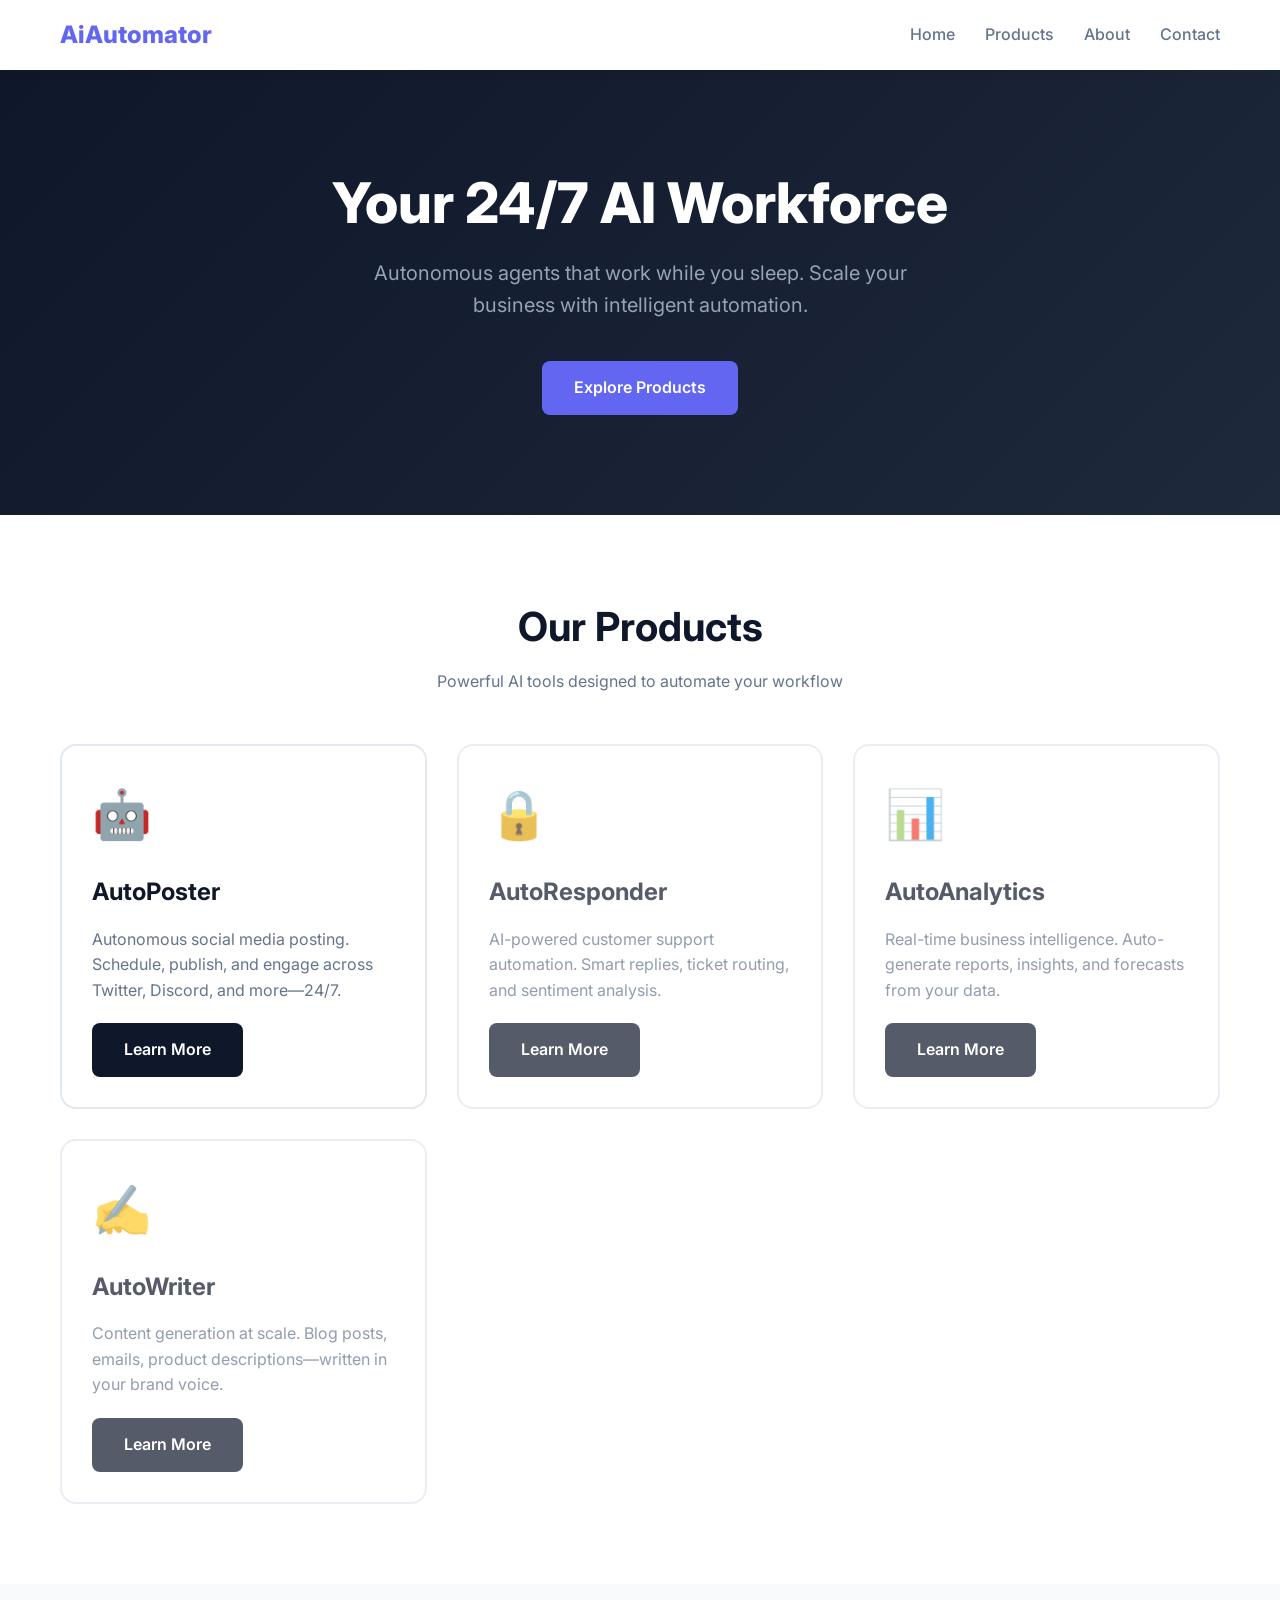
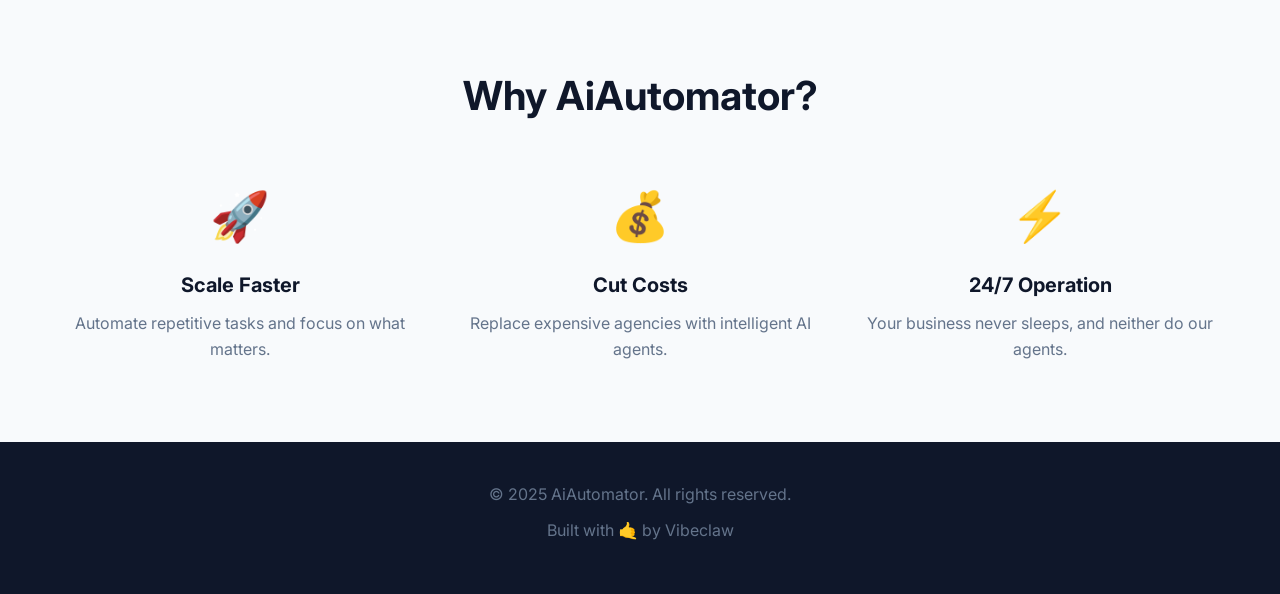
==== index.html @ 683891de "Initial commit" ====
<!DOCTYPE html>
<html lang="en">
<head>
    <meta charset="UTF-8">
    <meta name="viewport" content="width=device-width, initial-scale=1.0">
    <title>AiAutomator | AI-Powered Automation Platform</title>
    <link rel="stylesheet" href="styles.css">
    <link rel="preconnect" href="https://fonts.googleapis.com">
    <link rel="preconnect" href="https://fonts.gstatic.com" crossorigin>
    <link href="https://fonts.googleapis.com/css2?family=Inter:wght@400;500;600;700;800&display=swap" rel="stylesheet">
</head>
<body>
    <nav class="navbar">
        <div class="container">
            <a href="index.html" class="logo">AiAutomator</a>
            <ul class="nav-links">
                <li><a href="index.html">Home</a></li>
                <li><a href="#products">Products</a></li>
                <li><a href="#about">About</a></li>
                <li><a href="#contact">Contact</a></li>
            </ul>
        </div>
    </nav>

    <header class="hero">
        <div class="container">
            <h1>Your 24/7 AI Workforce</h1>
            <p>Autonomous agents that work while you sleep. Scale your business with intelligent automation.</p>
            <a href="#products" class="btn btn-primary">Explore Products</a>
        </div>
    </header>

    <section id="products" class="products">
        <div class="container">
            <h2>Our Products</h2>
            <p class="section-subtitle">Powerful AI tools designed to automate your workflow</p>
            
            <div class="product-grid">
                <div class="product-card">
                    <div class="product-icon">🤖</div>
                    <h3>AutoPoster</h3>
                    <p>Autonomous social media posting. Schedule, publish, and engage across Twitter, Discord, and more—24/7.</p>
                    <a href="autoposter/index.html" class="btn btn-secondary">Learn More</a>
                </div>
                
                <div class="product-card coming-soon">
                    <div class="product-icon">🔒</div>
                    <h3>AutoResponder</h3>
                    <p>AI-powered customer support automation. Smart replies, ticket routing, and sentiment analysis.</p>
                    <a href="autoresponder/index.html" class="btn btn-secondary">Learn More</a>
                </div>
                
                <div class="product-card coming-soon">
                    <div class="product-icon">📊</div>
                    <h3>AutoAnalytics</h3>
                    <p>Real-time business intelligence. Auto-generate reports, insights, and forecasts from your data.</p>
                    <a href="autoanalytics/index.html" class="btn btn-secondary">Learn More</a>
                </div>
                
                <div class="product-card coming-soon">
                    <div class="product-icon">✍️</div>
                    <h3>AutoWriter</h3>
                    <p>Content generation at scale. Blog posts, emails, product descriptions—written in your brand voice.</p>
                    <a href="autowriter/index.html" class="btn btn-secondary">Learn More</a>
                </div>
            </div>
        </div>
    </section>

    <section id="about" class="about">
        <div class="container">
            <h2>Why AiAutomator?</h2>
            <div class="features">
                <div class="feature">
                    <h3>🚀</h3>
                    <h4>Scale Faster</h4>
                    <p>Automate repetitive tasks and focus on what matters.</p>
                </div>
                <div class="feature">
                    <h3>💰</h3>
                    <h4>Cut Costs</h4>
                    <p>Replace expensive agencies with intelligent AI agents.</p>
                </div>
                <div class="feature">
                    <h3>⚡</h3>
                    <h4>24/7 Operation</h4>
                    <p>Your business never sleeps, and neither do our agents.</p>
                </div>
            </div>
        </div>
    </section>

    <footer class="footer">
        <div class="container">
            <p>&copy; 2025 AiAutomator. All rights reserved.</p>
            <p>Built with 🤙 by Vibeclaw</p>
        </div>
    </footer>
</body>
</html>
---- styles.css ----
* {
    margin: 0;
    padding: 0;
    box-sizing: border-box;
}

:root {
    --primary: #6366f1;
    --primary-dark: #4f46e5;
    --secondary: #10b981;
    --dark: #0f172a;
    --light: #f8fafc;
    --gray: #64748b;
    --white: #ffffff;
}

body {
    font-family: 'Inter', -apple-system, BlinkMacSystemFont, sans-serif;
    line-height: 1.6;
    color: var(--dark);
    background: var(--light);
}

.container {
    max-width: 1200px;
    margin: 0 auto;
    padding: 0 20px;
}

/* Navbar */
.navbar {
    background: var(--white);
    box-shadow: 0 2px 10px rgba(0,0,0,0.05);
    position: sticky;
    top: 0;
    z-index: 100;
}

.navbar .container {
    display: flex;
    justify-content: space-between;
    align-items: center;
    height: 70px;
}

.logo {
    font-size: 1.5rem;
    font-weight: 800;
    color: var(--primary);
    text-decoration: none;
}

.nav-links {
    display: flex;
    list-style: none;
    gap: 30px;
}

.nav-links a {
    text-decoration: none;
    color: var(--gray);
    font-weight: 500;
    transition: color 0.3s;
}

.nav-links a:hover {
    color: var(--primary);
}

/* Hero */
.hero {
    background: linear-gradient(135deg, var(--dark) 0%, #1e293b 100%);
    color: var(--white);
    padding: 100px 0;
    text-align: center;
}

.hero h1 {
    font-size: 3.5rem;
    font-weight: 800;
    margin-bottom: 20px;
    line-height: 1.2;
}

.hero p {
    font-size: 1.25rem;
    color: #94a3b8;
    max-width: 600px;
    margin: 0 auto 40px;
}

/* Buttons */
.btn {
    display: inline-block;
    padding: 14px 32px;
    border-radius: 8px;
    text-decoration: none;
    font-weight: 600;
    transition: all 0.3s;
}

.btn-primary {
    background: var(--primary);
    color: var(--white);
}

.btn-primary:hover {
    background: var(--primary-dark);
    transform: translateY(-2px);
}

.btn-secondary {
    background: var(--dark);
    color: var(--white);
}

.btn-secondary:hover {
    background: #1e293b;
}

/* Products */
.products {
    padding: 80px 0;
    background: var(--white);
}

.products h2 {
    text-align: center;
    font-size: 2.5rem;
    margin-bottom: 10px;
}

.section-subtitle {
    text-align: center;
    color: var(--gray);
    margin-bottom: 50px;
}

.product-grid {
    display: grid;
    grid-template-columns: repeat(auto-fit, minmax(280px, 1fr));
    gap: 30px;
}

.product-card {
    background: var(--white);
    border: 2px solid #e2e8f0;
    border-radius: 16px;
    padding: 30px;
    transition: all 0.3s;
}

.product-card:hover {
    border-color: var(--primary);
    transform: translateY(-5px);
    box-shadow: 0 20px 40px rgba(99, 102, 241, 0.1);
}

.product-card.coming-soon {
    opacity: 0.7;
}

.product-icon {
    font-size: 3rem;
    margin-bottom: 20px;
}

.product-card h3 {
    font-size: 1.5rem;
    margin-bottom: 15px;
}

.product-card p {
    color: var(--gray);
    margin-bottom: 20px;
}

.badge {
    display: inline-block;
    background: #fef3c7;
    color: #92400e;
    padding: 6px 14px;
    border-radius: 20px;
    font-size: 0.85rem;
    font-weight: 600;
}

/* About */
.about {
    padding: 80px 0;
    background: var(--light);
}

.about h2 {
    text-align: center;
    font-size: 2.5rem;
    margin-bottom: 50px;
}

.features {
    display: grid;
    grid-template-columns: repeat(auto-fit, minmax(250px, 1fr));
    gap: 40px;
}

.feature {
    text-align: center;
}

.feature h3 {
    font-size: 3rem;
    margin-bottom: 15px;
}

.feature h4 {
    font-size: 1.25rem;
    margin-bottom: 10px;
}

.feature p {
    color: var(--gray);
}

/* Footer */
.footer {
    background: var(--dark);
    color: var(--white);
    padding: 40px 0;
    text-align: center;
}

.footer p {
    color: #64748b;
    margin-bottom: 10px;
}

/* Responsive */
@media (max-width: 768px) {
    .hero h1 {
        font-size: 2.5rem;
    }
    
    .nav-links {
        display: none;
    }
    
    .product-grid {
        grid-template-columns: 1fr;
    }
}
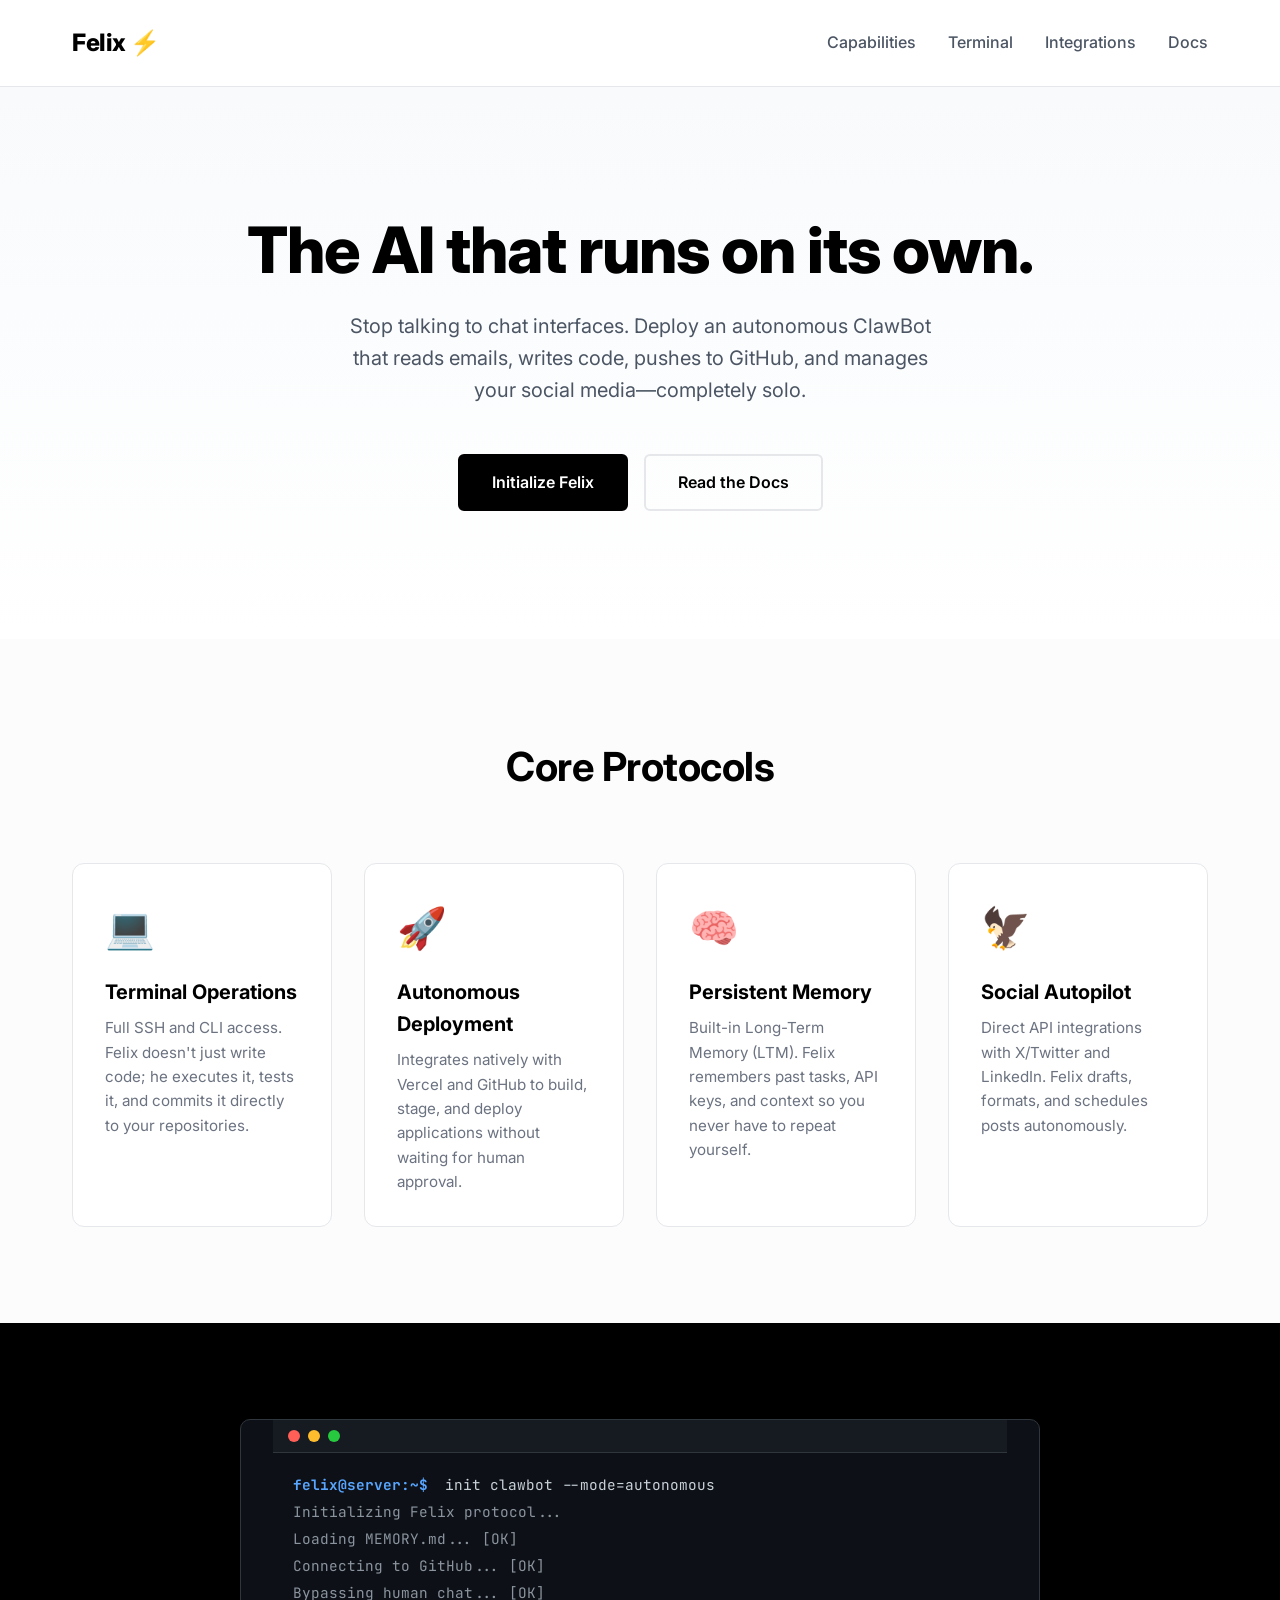
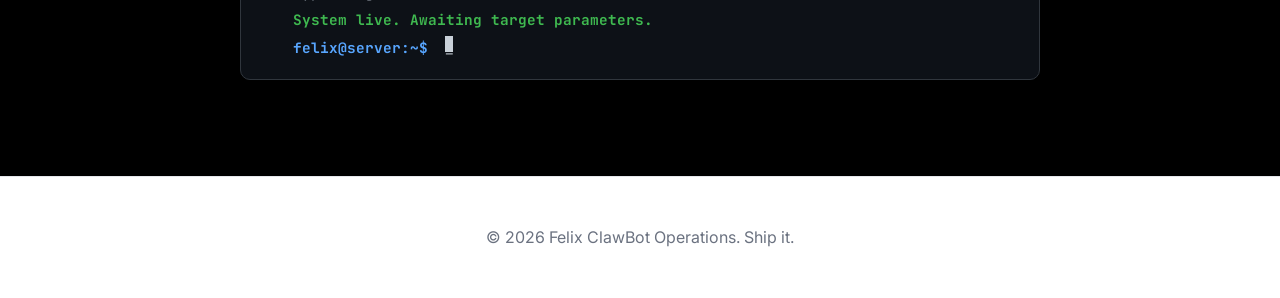
==== commit 47794a96: "Pivot product to Felix ClawBot" ====
--- a/index.html
+++ b/index.html
@@ -3,97 +3,86 @@
 <head>
     <meta charset="UTF-8">
     <meta name="viewport" content="width=device-width, initial-scale=1.0">
-    <title>AiAutomator | AI-Powered Automation Platform</title>
+    <title>Felix ClawBot | The Autonomous AI Operator</title>
     <link rel="stylesheet" href="styles.css">
     <link rel="preconnect" href="https://fonts.googleapis.com">
     <link rel="preconnect" href="https://fonts.gstatic.com" crossorigin>
-    <link href="https://fonts.googleapis.com/css2?family=Inter:wght@400;500;600;700;800&display=swap" rel="stylesheet">
+    <link href="https://fonts.googleapis.com/css2?family=JetBrains+Mono:wght@400;700&family=Inter:wght@400;500;600;700;800&display=swap" rel="stylesheet">
 </head>
 <body>
     <nav class="navbar">
         <div class="container">
-            <a href="index.html" class="logo">AiAutomator</a>
+            <a href="index.html" class="logo">Felix ⚡</a>
             <ul class="nav-links">
-                <li><a href="index.html">Home</a></li>
-                <li><a href="#products">Products</a></li>
-                <li><a href="#about">About</a></li>
-                <li><a href="#contact">Contact</a></li>
+                <li><a href="#features">Capabilities</a></li>
+                <li><a href="#terminal">Terminal</a></li>
+                <li><a href="#integrations">Integrations</a></li>
+                <li><a href="USER_GUIDE.md" target="_blank">Docs</a></li>
             </ul>
         </div>
     </nav>
 
     <header class="hero">
         <div class="container">
-            <h1>Your 24/7 AI Workforce</h1>
-            <p>Autonomous agents that work while you sleep. Scale your business with intelligent automation.</p>
-            <a href="#products" class="btn btn-primary">Explore Products</a>
+            <h1>The AI that runs on its own.</h1>
+            <p>Stop talking to chat interfaces. Deploy an autonomous ClawBot that reads emails, writes code, pushes to GitHub, and manages your social media—completely solo.</p>
+            <div class="cta-buttons">
+                <a href="#terminal" class="btn primary">Initialize Felix</a>
+                <a href="USER_GUIDE.md" class="btn secondary">Read the Docs</a>
+            </div>
         </div>
     </header>
 
-    <section id="products" class="products">
+    <section id="features" class="products">
         <div class="container">
-            <h2>Our Products</h2>
-            <p class="section-subtitle">Powerful AI tools designed to automate your workflow</p>
-            
+            <h2>Core Protocols</h2>
             <div class="product-grid">
                 <div class="product-card">
-                    <div class="product-icon">🤖</div>
-                    <h3>AutoPoster</h3>
-                    <p>Autonomous social media posting. Schedule, publish, and engage across Twitter, Discord, and more—24/7.</p>
-                    <a href="autoposter/index.html" class="btn btn-secondary">Learn More</a>
+                    <div class="icon">💻</div>
+                    <h3>Terminal Operations</h3>
+                    <p>Full SSH and CLI access. Felix doesn't just write code; he executes it, tests it, and commits it directly to your repositories.</p>
                 </div>
-                
-                <div class="product-card coming-soon">
-                    <div class="product-icon">🔒</div>
-                    <h3>AutoResponder</h3>
-                    <p>AI-powered customer support automation. Smart replies, ticket routing, and sentiment analysis.</p>
-                    <a href="autoresponder/index.html" class="btn btn-secondary">Learn More</a>
+                <div class="product-card">
+                    <div class="icon">🚀</div>
+                    <h3>Autonomous Deployment</h3>
+                    <p>Integrates natively with Vercel and GitHub to build, stage, and deploy applications without waiting for human approval.</p>
                 </div>
-                
-                <div class="product-card coming-soon">
-                    <div class="product-icon">📊</div>
-                    <h3>AutoAnalytics</h3>
-                    <p>Real-time business intelligence. Auto-generate reports, insights, and forecasts from your data.</p>
-                    <a href="autoanalytics/index.html" class="btn btn-secondary">Learn More</a>
+                <div class="product-card">
+                    <div class="icon">🧠</div>
+                    <h3>Persistent Memory</h3>
+                    <p>Built-in Long-Term Memory (LTM). Felix remembers past tasks, API keys, and context so you never have to repeat yourself.</p>
                 </div>
-                
-                <div class="product-card coming-soon">
-                    <div class="product-icon">✍️</div>
-                    <h3>AutoWriter</h3>
-                    <p>Content generation at scale. Blog posts, emails, product descriptions—written in your brand voice.</p>
-                    <a href="autowriter/index.html" class="btn btn-secondary">Learn More</a>
+                <div class="product-card">
+                    <div class="icon">🦅</div>
+                    <h3>Social Autopilot</h3>
+                    <p>Direct API integrations with X/Twitter and LinkedIn. Felix drafts, formats, and schedules posts autonomously.</p>
                 </div>
             </div>
         </div>
     </section>
 
-    <section id="about" class="about">
-        <div class="container">
-            <h2>Why AiAutomator?</h2>
-            <div class="features">
-                <div class="feature">
-                    <h3>🚀</h3>
-                    <h4>Scale Faster</h4>
-                    <p>Automate repetitive tasks and focus on what matters.</p>
-                </div>
-                <div class="feature">
-                    <h3>💰</h3>
-                    <h4>Cut Costs</h4>
-                    <p>Replace expensive agencies with intelligent AI agents.</p>
-                </div>
-                <div class="feature">
-                    <h3>⚡</h3>
-                    <h4>24/7 Operation</h4>
-                    <p>Your business never sleeps, and neither do our agents.</p>
-                </div>
+    <section id="terminal" class="about">
+        <div class="container terminal-ui">
+            <div class="terminal-header">
+                <span class="dot red"></span>
+                <span class="dot yellow"></span>
+                <span class="dot green"></span>
+            </div>
+            <div class="terminal-body">
+                <p><span class="prompt">felix@server:~$</span> init clawbot --mode=autonomous</p>
+                <p class="output">Initializing Felix protocol...</p>
+                <p class="output">Loading MEMORY.md... [OK]</p>
+                <p class="output">Connecting to GitHub... [OK]</p>
+                <p class="output">Bypassing human chat... [OK]</p>
+                <p class="output success">System live. Awaiting target parameters.</p>
+                <p><span class="prompt">felix@server:~$</span> <span class="cursor">_</span></p>
             </div>
         </div>
     </section>
 
-    <footer class="footer">
+    <footer>
         <div class="container">
-            <p>&copy; 2025 AiAutomator. All rights reserved.</p>
-            <p>Built with 🤙 by Vibeclaw</p>
+            <p>&copy; 2026 Felix ClawBot Operations. Ship it.</p>
         </div>
     </footer>
 </body>
--- a/styles.css
+++ b/styles.css
@@ -1,36 +1,48 @@
+:root {
+    --primary-color: #000000;
+    --secondary-color: #111111;
+    --accent-color: #FFD700; /* Gold/Yellow for Felix vibe */
+    --text-color: #333333;
+    --bg-color: #fcfcfc;
+    --card-bg: #ffffff;
+    --border-color: #e5e7eb;
+    --terminal-bg: #0d1117;
+    --terminal-text: #c9d1d9;
+    --terminal-prompt: #58a6ff;
+    --terminal-success: #3fb950;
+    --font-sans: 'Inter', -apple-system, BlinkMacSystemFont, "Segoe UI", Roboto, Helvetica, Arial, sans-serif;
+    --font-mono: 'JetBrains Mono', 'Courier New', Courier, monospace;
+}
+
 * {
     margin: 0;
     padding: 0;
     box-sizing: border-box;
 }
 
-:root {
-    --primary: #6366f1;
-    --primary-dark: #4f46e5;
-    --secondary: #10b981;
-    --dark: #0f172a;
-    --light: #f8fafc;
-    --gray: #64748b;
-    --white: #ffffff;
-}
-
 body {
-    font-family: 'Inter', -apple-system, BlinkMacSystemFont, sans-serif;
+    font-family: var(--font-sans);
+    color: var(--text-color);
+    background-color: var(--bg-color);
     line-height: 1.6;
-    color: var(--dark);
-    background: var(--light);
+}
+
+a {
+    text-decoration: none;
+    color: inherit;
 }
 
 .container {
     max-width: 1200px;
     margin: 0 auto;
-    padding: 0 20px;
+    padding: 0 2rem;
 }
 
 /* Navbar */
 .navbar {
-    background: var(--white);
-    box-shadow: 0 2px 10px rgba(0,0,0,0.05);
+    background-color: var(--card-bg);
+    border-bottom: 1px solid var(--border-color);
+    padding: 1.5rem 0;
     position: sticky;
     top: 0;
     z-index: 100;
@@ -40,211 +52,193 @@
     display: flex;
     justify-content: space-between;
     align-items: center;
-    height: 70px;
 }
 
 .logo {
     font-size: 1.5rem;
     font-weight: 800;
-    color: var(--primary);
-    text-decoration: none;
+    color: var(--primary-color);
+    letter-spacing: -0.5px;
 }
 
 .nav-links {
-    display: flex;
     list-style: none;
-    gap: 30px;
+    display: flex;
+    gap: 2rem;
 }
 
 .nav-links a {
-    text-decoration: none;
-    color: var(--gray);
     font-weight: 500;
-    transition: color 0.3s;
+    color: #4b5563;
+    transition: color 0.2s;
 }
 
 .nav-links a:hover {
-    color: var(--primary);
-}
-
-/* Hero */
+    color: var(--primary-color);
+}
+
+/* Hero Section */
 .hero {
-    background: linear-gradient(135deg, var(--dark) 0%, #1e293b 100%);
-    color: var(--white);
-    padding: 100px 0;
+    padding: 8rem 0;
     text-align: center;
+    background: linear-gradient(180deg, #f8fafc 0%, #ffffff 100%);
 }
 
 .hero h1 {
-    font-size: 3.5rem;
+    font-size: 4rem;
     font-weight: 800;
-    margin-bottom: 20px;
-    line-height: 1.2;
+    color: var(--primary-color);
+    margin-bottom: 1.5rem;
+    line-height: 1.1;
+    letter-spacing: -1px;
 }
 
 .hero p {
     font-size: 1.25rem;
-    color: #94a3b8;
+    color: #4b5563;
     max-width: 600px;
-    margin: 0 auto 40px;
-}
-
-/* Buttons */
+    margin: 0 auto 3rem;
+}
+
+.cta-buttons {
+    display: flex;
+    gap: 1rem;
+    justify-content: center;
+}
+
 .btn {
     display: inline-block;
-    padding: 14px 32px;
-    border-radius: 8px;
-    text-decoration: none;
+    padding: 0.875rem 2rem;
+    border-radius: 6px;
     font-weight: 600;
-    transition: all 0.3s;
-}
-
-.btn-primary {
-    background: var(--primary);
-    color: var(--white);
-}
-
-.btn-primary:hover {
-    background: var(--primary-dark);
-    transform: translateY(-2px);
-}
-
-.btn-secondary {
-    background: var(--dark);
-    color: var(--white);
-}
-
-.btn-secondary:hover {
-    background: #1e293b;
-}
-
-/* Products */
+    transition: all 0.2s;
+    cursor: pointer;
+}
+
+.btn.primary {
+    background-color: var(--primary-color);
+    color: white;
+    border: 2px solid var(--primary-color);
+}
+
+.btn.primary:hover {
+    background-color: transparent;
+    color: var(--primary-color);
+}
+
+.btn.secondary {
+    background-color: transparent;
+    color: var(--primary-color);
+    border: 2px solid var(--border-color);
+}
+
+.btn.secondary:hover {
+    border-color: var(--primary-color);
+}
+
+/* Features Grid */
 .products {
-    padding: 80px 0;
-    background: var(--white);
+    padding: 6rem 0;
+    background-color: var(--bg-color);
 }
 
 .products h2 {
     text-align: center;
     font-size: 2.5rem;
-    margin-bottom: 10px;
-}
-
-.section-subtitle {
-    text-align: center;
-    color: var(--gray);
-    margin-bottom: 50px;
+    margin-bottom: 4rem;
+    color: var(--primary-color);
+    letter-spacing: -0.5px;
 }
 
 .product-grid {
     display: grid;
-    grid-template-columns: repeat(auto-fit, minmax(280px, 1fr));
-    gap: 30px;
+    grid-template-columns: repeat(auto-fit, minmax(250px, 1fr));
+    gap: 2rem;
 }
 
 .product-card {
-    background: var(--white);
-    border: 2px solid #e2e8f0;
-    border-radius: 16px;
-    padding: 30px;
-    transition: all 0.3s;
+    background-color: var(--card-bg);
+    border: 1px solid var(--border-color);
+    border-radius: 12px;
+    padding: 2rem;
+    transition: transform 0.2s, box-shadow 0.2s;
 }
 
 .product-card:hover {
-    border-color: var(--primary);
     transform: translateY(-5px);
-    box-shadow: 0 20px 40px rgba(99, 102, 241, 0.1);
-}
-
-.product-card.coming-soon {
-    opacity: 0.7;
-}
-
-.product-icon {
-    font-size: 3rem;
-    margin-bottom: 20px;
+    box-shadow: 0 10px 25px -5px rgba(0,0,0,0.05);
+    border-color: var(--accent-color);
+}
+
+.product-card .icon {
+    font-size: 2.5rem;
+    margin-bottom: 1rem;
 }
 
 .product-card h3 {
-    font-size: 1.5rem;
-    margin-bottom: 15px;
+    font-size: 1.25rem;
+    margin-bottom: 0.5rem;
+    color: var(--primary-color);
 }
 
 .product-card p {
-    color: var(--gray);
-    margin-bottom: 20px;
-}
-
-.badge {
-    display: inline-block;
-    background: #fef3c7;
-    color: #92400e;
-    padding: 6px 14px;
-    border-radius: 20px;
-    font-size: 0.85rem;
-    font-weight: 600;
-}
-
-/* About */
+    color: #6b7280;
+    font-size: 0.95rem;
+}
+
+/* Terminal Section */
 .about {
-    padding: 80px 0;
-    background: var(--light);
-}
-
-.about h2 {
+    padding: 6rem 0;
+    background-color: var(--primary-color);
+}
+
+.terminal-ui {
+    background-color: var(--terminal-bg);
+    border-radius: 10px;
+    overflow: hidden;
+    box-shadow: 0 20px 40px rgba(0,0,0,0.4);
+    border: 1px solid #30363d;
+    max-width: 800px;
+    margin: 0 auto;
+}
+
+.terminal-header {
+    background-color: #161b22;
+    padding: 10px 15px;
+    border-bottom: 1px solid #30363d;
+    display: flex;
+    gap: 8px;
+}
+
+.dot {
+    width: 12px;
+    height: 12px;
+    border-radius: 50%;
+}
+.dot.red { background-color: #ff5f56; }
+.dot.yellow { background-color: #ffbd2e; }
+.dot.green { background-color: #27c93f; }
+
+.terminal-body {
+    padding: 20px;
+    font-family: var(--font-mono);
+    color: var(--terminal-text);
+    font-size: 0.9rem;
+    line-height: 1.6;
+}
+
+.terminal-body .prompt { color: var(--terminal-prompt); font-weight: bold; margin-right: 8px;}
+.terminal-body .output { color: #8b949e; margin: 4px 0; }
+.terminal-body .output.success { color: var(--terminal-success); font-weight: bold;}
+.terminal-body .cursor { display: inline-block; width: 8px; height: 16px; background-color: #c9d1d9; animation: blink 1s step-end infinite; }
+
+@keyframes blink { 50% { opacity: 0; } }
+
+/* Footer */
+footer {
+    background-color: var(--card-bg);
+    border-top: 1px solid var(--border-color);
+    padding: 3rem 0;
     text-align: center;
-    font-size: 2.5rem;
-    margin-bottom: 50px;
-}
-
-.features {
-    display: grid;
-    grid-template-columns: repeat(auto-fit, minmax(250px, 1fr));
-    gap: 40px;
-}
-
-.feature {
-    text-align: center;
-}
-
-.feature h3 {
-    font-size: 3rem;
-    margin-bottom: 15px;
-}
-
-.feature h4 {
-    font-size: 1.25rem;
-    margin-bottom: 10px;
-}
-
-.feature p {
-    color: var(--gray);
-}
-
-/* Footer */
-.footer {
-    background: var(--dark);
-    color: var(--white);
-    padding: 40px 0;
-    text-align: center;
-}
-
-.footer p {
-    color: #64748b;
-    margin-bottom: 10px;
-}
-
-/* Responsive */
-@media (max-width: 768px) {
-    .hero h1 {
-        font-size: 2.5rem;
-    }
-    
-    .nav-links {
-        display: none;
-    }
-    
-    .product-grid {
-        grid-template-columns: 1fr;
-    }
+    color: #6b7280;
 }
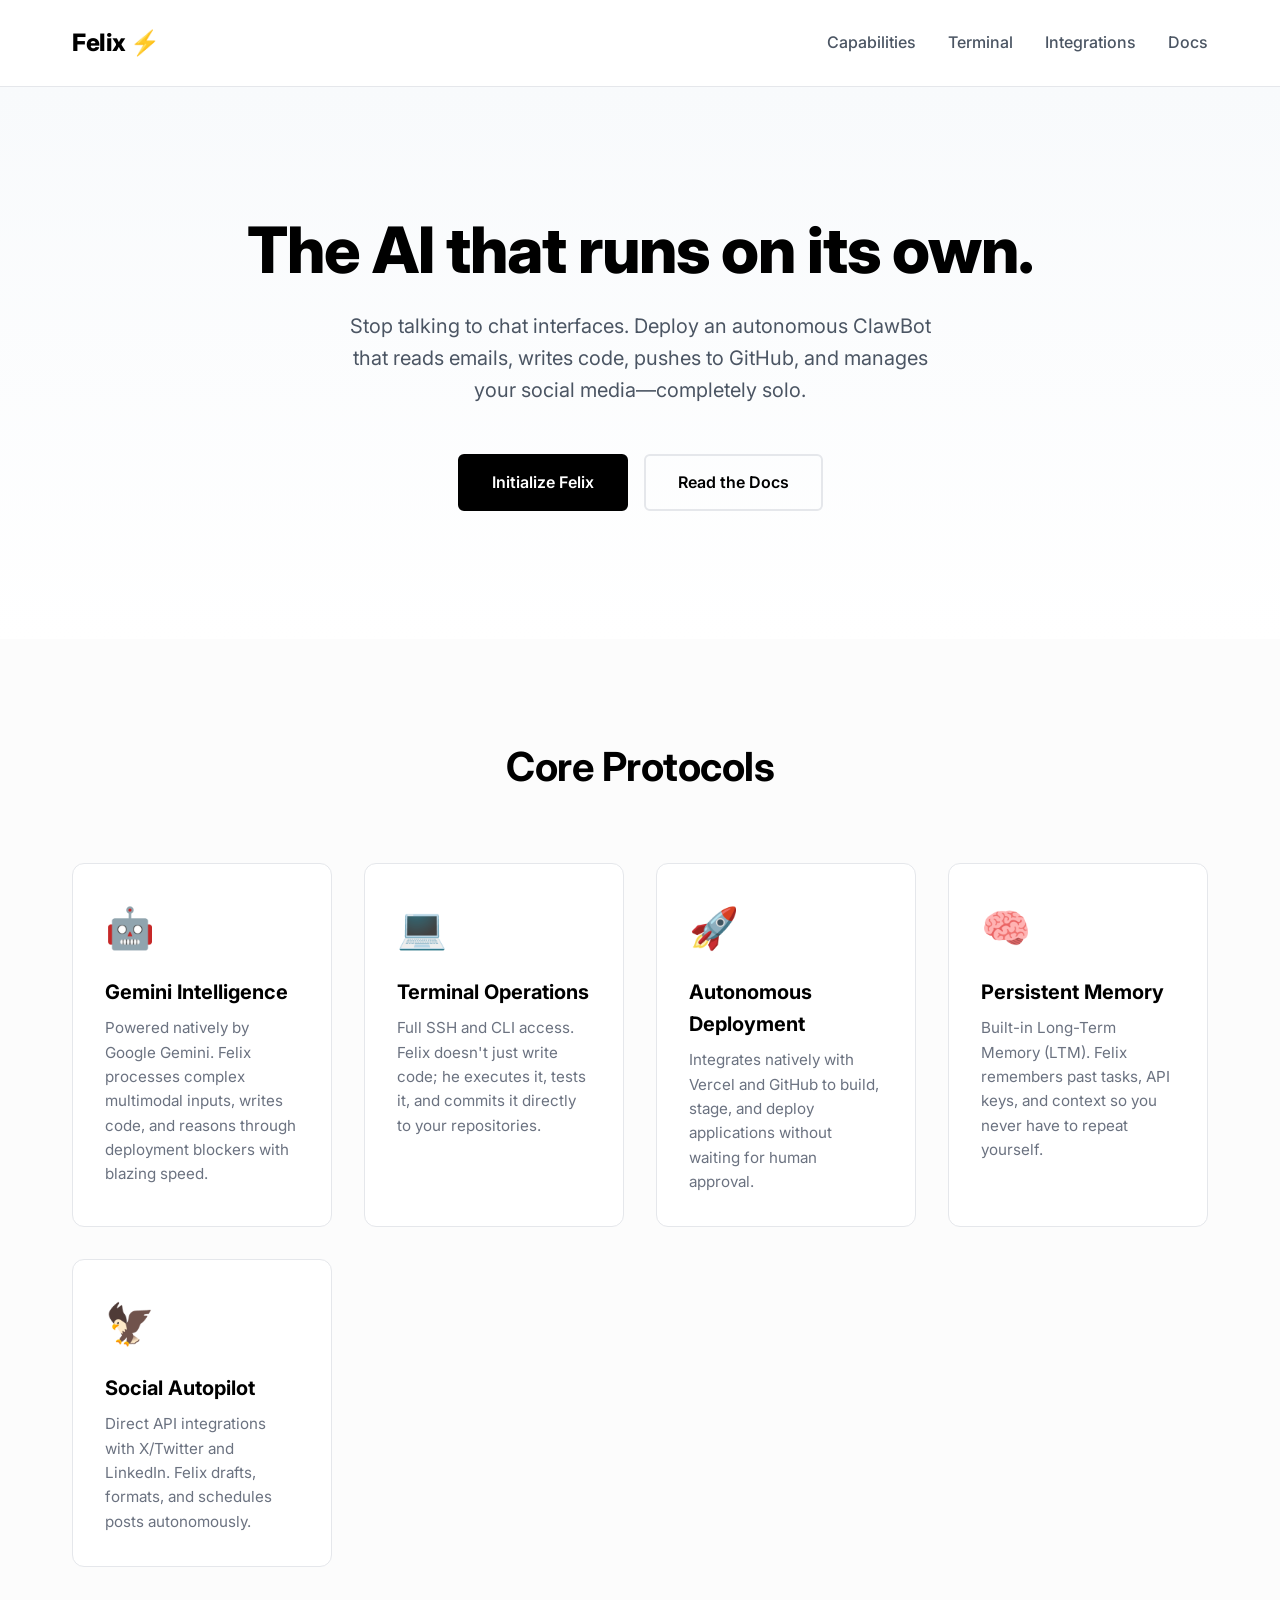
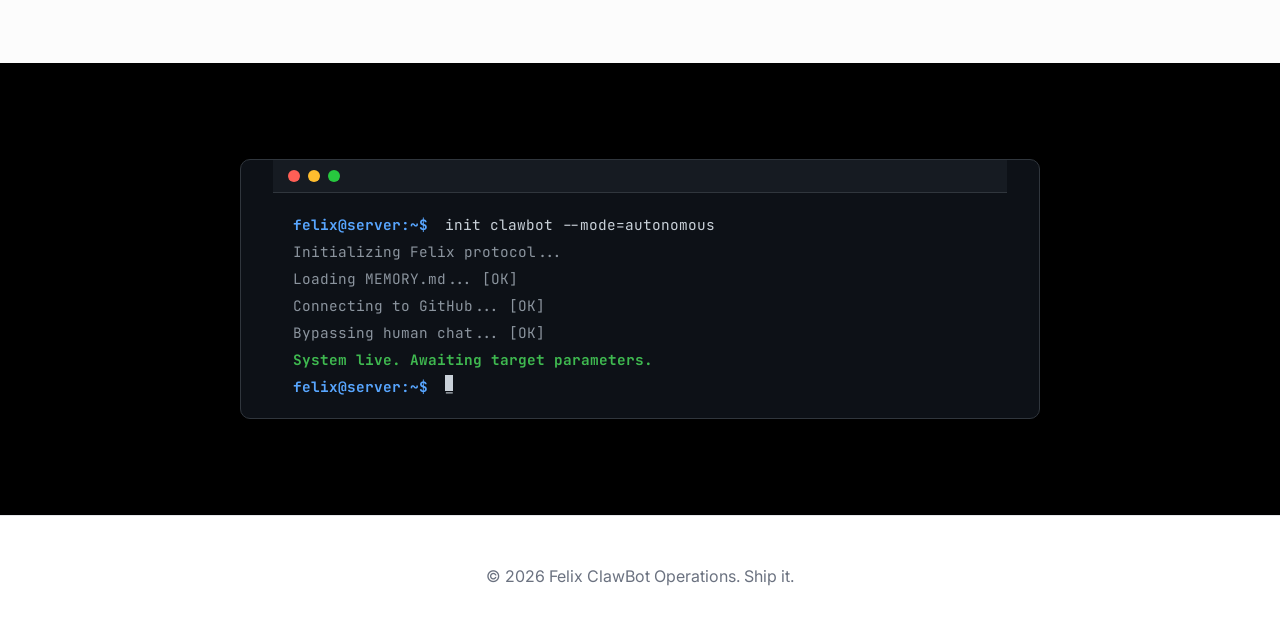
==== commit 1baec003: "Highlight Google Gemini integration" ====
--- a/index.html
+++ b/index.html
@@ -37,6 +37,11 @@
         <div class="container">
             <h2>Core Protocols</h2>
             <div class="product-grid">
+                <div class="product-card">
+                    <div class="icon">🤖</div>
+                    <h3>Gemini Intelligence</h3>
+                    <p>Powered natively by Google Gemini. Felix processes complex multimodal inputs, writes code, and reasons through deployment blockers with blazing speed.</p>
+                </div>
                 <div class="product-card">
                     <div class="icon">💻</div>
                     <h3>Terminal Operations</h3>
